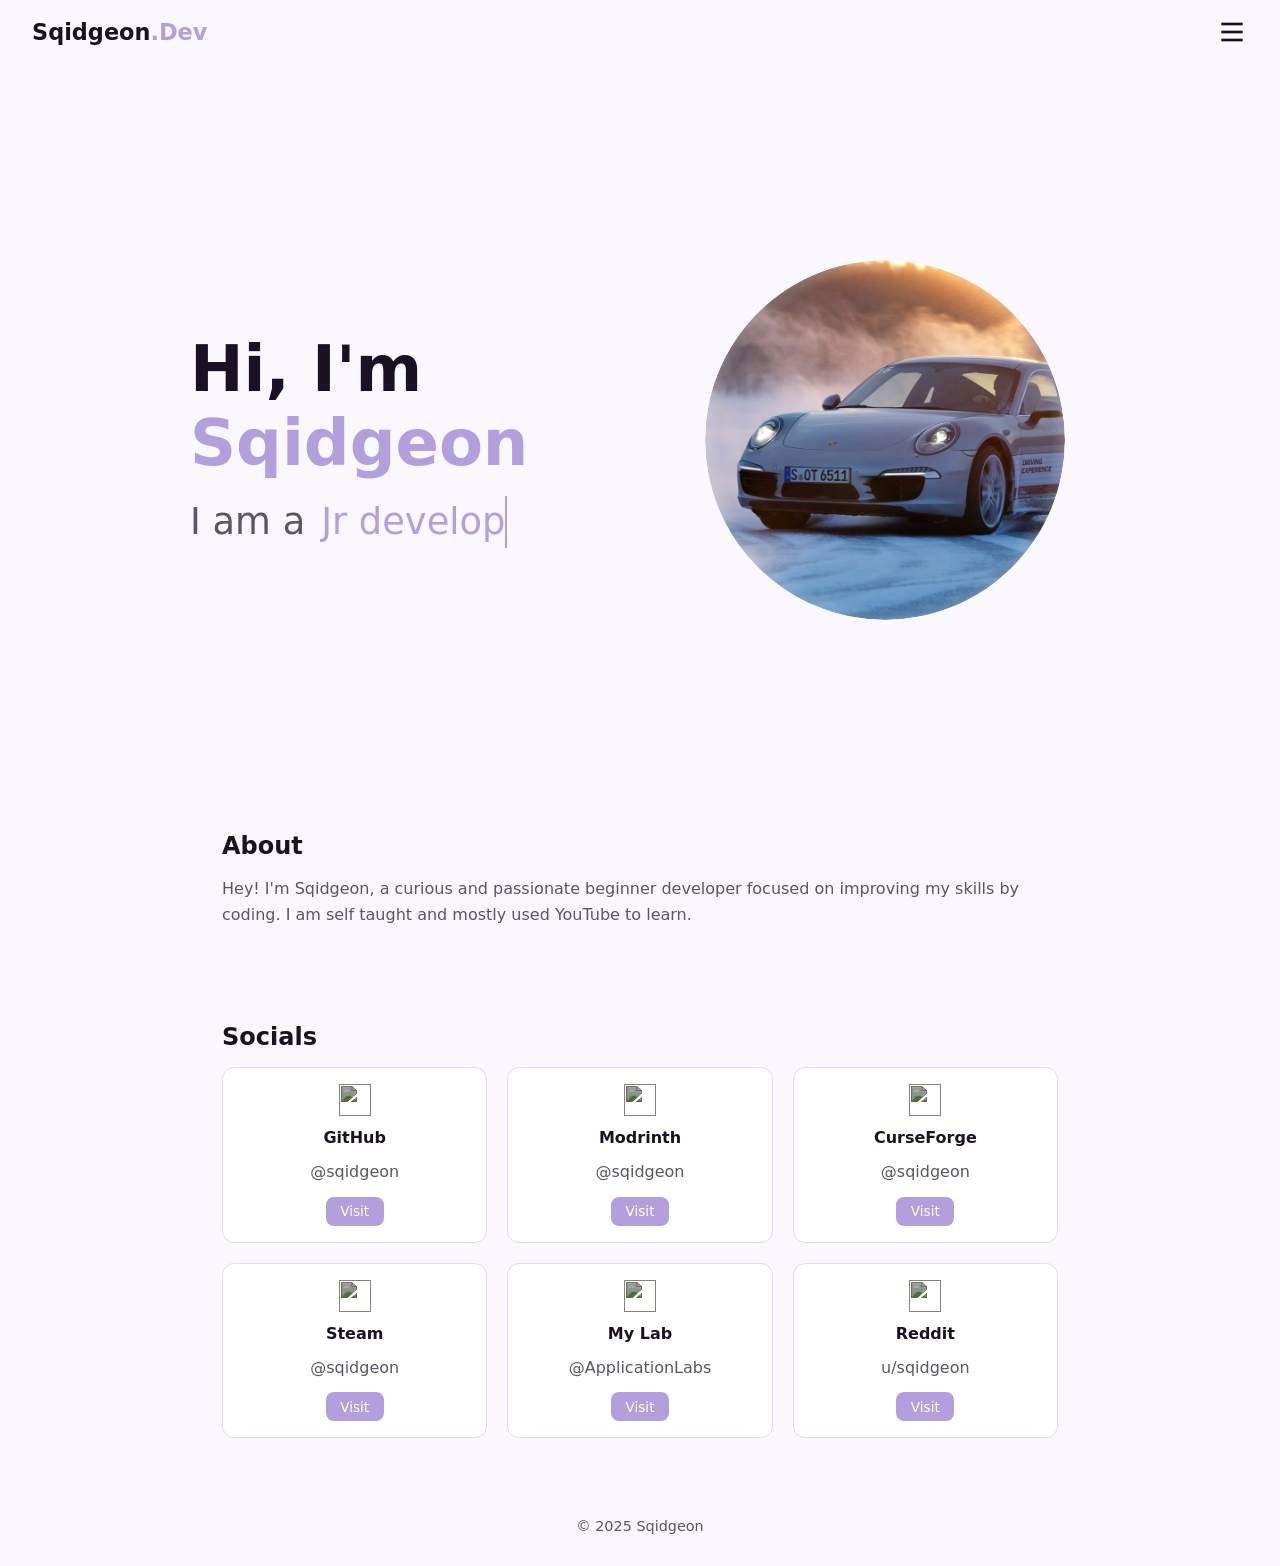
==== index.html @ e231fcfa "hehe hehe" ====
<!DOCTYPE html>
<html lang="en">
<head>
  <meta charset="UTF-8" />
  <meta name="viewport" content="width=device-width, initial-scale=1.0" />
  <title>Sqidgeon | Portfolio</title>
  <link rel="stylesheet" href="style.css" />
  <link rel="icon" href="favicon.ico">
</head>
<body>
  <header class="navbar">
    <a class="logo">
      <span>Sqidgeon</span><span class="accent">.Dev</span>
    </a>

    <button id="menu-btn" aria-label="Open menu">
      <svg xmlns="http://www.w3.org/2000/svg" fill="none" viewBox="0 0 24 24"
           stroke="currentColor" stroke-width="2">
        <line x1="4" y1="6" x2="20" y2="6" />
        <line x1="4" y1="12" x2="20" y2="12" />
        <line x1="4" y1="18" x2="20" y2="18" />
      </svg>
    </button>

    <nav id="menu" class="menu">
      <button id="close-btn" aria-label="Close menu">
        <svg xmlns="http://www.w3.org/2000/svg" fill="none" viewBox="0 0 24 24"
             stroke="currentColor" stroke-width="2">
          <line x1="18" y1="6" x2="6" y2="18" />
          <line x1="6" y1="6" x2="18" y2="18" />
        </svg>
      </button>

      <a href="#hero">Home</a>
      <a href="#about">About</a>
      <a href="#socials">Socials</a>
      <a href="#contact">Contact</a>
      <a href="/docs">Docs</a>

      <div class="theme-toggle-container">
        <span>Theme:</span>
        <button id="theme-toggle" aria-label="Toggle theme">
          <svg id="icon-moon" xmlns="http://www.w3.org/2000/svg" viewBox="0 0 24 24" fill="none"
               stroke="currentColor" stroke-width="2" stroke-linecap="round" stroke-linejoin="round">
            <path d="M12 3a6 6 0 0 0 9 9 9 9 0 1 1-9-9Z"/>
          </svg>
          <svg id="icon-sun" xmlns="http://www.w3.org/2000/svg" viewBox="0 0 24 24" fill="none"
               stroke="currentColor" stroke-width="2" stroke-linecap="round" stroke-linejoin="round">
            <circle cx="12" cy="12" r="4" />
            <path d="M12 2v2m0 16v2m10-10h-2M4 12H2m15.364 6.364-1.414-1.414M6.05 6.05 4.636 4.636m12.728 0-1.414 1.414M6.05 17.95l-1.414 1.414" />
          </svg>
        </button>
      </div>
    </nav>
  </header>

  <div id="overlay"></div>

  <main>
    <section id="hero" class="hero">
      <div class="hero-content">
        <div class="hero-text">
          <h1>Hi, I'm <span class="accent">Sqidgeon</span></h1>
          <h2>I am a <span class="typing"></span></h2>
        </div>
        <div class="hero-image-container">
          <img src="profile.png" alt="Sqidgeon" class="hero-image" />
        </div>
      </div>
    </section>

    <!-- About -->
    <section id="about" class="section">
      <h2>About</h2>
      <p>
        Hey! I'm Sqidgeon, a curious and passionate beginner developer focused on improving my skills by coding. I am self taught and mostly used YouTube to learn.
      </p>
    </section>

    <!-- Socials -->
    <section id="socials" class="section">
      <h2>Socials</h2>
      <div class="social-grid">
        <div class="social-card"><img src="https://cdn.jsdelivr.net/gh/simple-icons/simple-icons/icons/github.svg"><h3>GitHub</h3><p>@sqidgeon</p><a href="https://github.com/sqidgeon" target="_blank" class="btn">Visit</a></div>
        <div class="social-card"><img src="https://cdn.jsdelivr.net/gh/simple-icons/simple-icons/icons/modrinth.svg"><h3>Modrinth</h3><p>@sqidgeon</p><a href="https://modrinth.com/user/Sqidgeon" target="_blank" class="btn">Visit</a></div>
        <div class="social-card"><img src="https://cdn.jsdelivr.net/gh/simple-icons/simple-icons/icons/curseforge.svg"><h3>CurseForge</h3><p>@sqidgeon</p><a href="https://www.curseforge.com/members/sqidgeon/projects" target="_blank" class="btn">Visit</a></div>
        <div class="social-card"><img src="https://cdn.jsdelivr.net/gh/simple-icons/simple-icons/icons/steam.svg"><h3>Steam</h3><p>@sqidgeon</p><a href="https://steamcommunity.com/sqidgeon" target="_blank" class="btn">Visit</a></div>
        <div class="social-card"><img src="https://cdn.jsdelivr.net/gh/simple-icons/simple-icons/icons/youtube.svg"><h3>My Lab</h3><p>@ApplicationLabs</p><a href="https://www.youtube.com/@ApplicationLabs" target="_blank" class="btn">Visit</a></div>
        <div class="social-card"><img src="https://cdn.jsdelivr.net/gh/simple-icons/simple-icons/icons/reddit.svg"><h3>Reddit</h3><p>u/sqidgeon</p><a href="https://www.reddit.com/user/Sqidgeon/" target="_blank" class="btn">Visit</a></div>
      </div>

    </section>

  <footer>
    <p>© 2025 Sqidgeon</p>
  </footer>

  <script src="script.js"></script>
</body>
</html>
---- style.css ----
:root {
  --bg: #faf7ff;
  --text: #1a1224;
  --muted: #5a5569;
  --border: #e3d7fa;
  --card-bg: #ffffff;
  --accent: #b49fdd;
  --radius: 12px;
  --transition: 0.3s ease;
}

[data-theme="dark"] {
  --bg: #0f0f10;
  --text: #f4edff;
  --muted: #aaa4bd;
  --border: #2a223d;
  --card-bg: #18161d;
  --accent: #b49fdd;
}

/* Reset & Basics */
* {
  box-sizing: border-box;
  margin: 0;
  padding: 0;
}

body {
  background: var(--bg);
  color: var(--text);
  font-family: system-ui, sans-serif;
  transition: background var(--transition), color var(--transition);
}

a {
  color: var(--accent);
  text-decoration: none;
}

.accent {
  color: var(--accent);
}

/* Navbar */
.navbar {
  display: flex;
  align-items: center;
  justify-content: space-between;
  padding: 1rem 2rem;
}

.logo {
  font-size: 1.4rem;
  font-weight: 600;
  color: var(--text);
}

/* Menu Button */
#menu-btn {
  background: none;
  border: none;
  cursor: pointer;
  color: var(--text);
  width: 32px;
  height: 32px;
  display: flex;
  align-items: center;
  justify-content: center;
}

/* Sidebar Menu */
.menu {
  position: fixed;
  top: 0;
  right: -260px;
  width: 220px;
  height: 100vh;
  background: var(--card-bg);
  display: flex;
  flex-direction: column;
  padding: 4rem 1.5rem;
  gap: 1rem;
  box-shadow: -2px 0 15px rgba(0, 0, 0, 0.2);
  transition: right var(--transition);
  border-left: 1px solid var(--border);
  z-index: 1001;
}

.menu.open {
  right: 0;
}

#close-btn {
  position: absolute;
  top: 1rem;
  right: 1rem;
  background: none;
  border: none;
  color: var(--text);
  width: 28px;
  height: 28px;
  cursor: pointer;
}

.menu a {
  color: var(--text);
  font-size: 1.1rem;
}

/* Overlay */
#overlay {
  position: fixed;
  inset: 0;
  background: rgba(0, 0, 0, 0.2);
  backdrop-filter: blur(3px);
  opacity: 0;
  visibility: hidden;
  transition: opacity var(--transition);
  z-index: 1000;
}

#overlay.active {
  opacity: 1;
  visibility: visible;
}

/* Theme Switcher */
.theme-toggle-container {
  display: flex;
  align-items: center;
  gap: 0.5rem;
  margin-top: 2rem;
  color: var(--text);
}

#theme-toggle {
  background: none;
  border: none;
  cursor: pointer;
  color: var(--text);
  width: 28px;
  height: 28px;
}

#icon-sun {
  display: none;
}

[data-theme="dark"] #icon-sun {
  display: block;
}

[data-theme="dark"] #icon-moon {
  display: none;
}

/* Sections */
.section {
  padding: 3rem 2rem;
  max-width: 900px;
  margin: auto;
}

.section h2 {
  margin-bottom: 1rem;
  font-size: 1.5rem;
  font-weight: 600;
}

.section p {
  line-height: 1.6;
  color: var(--muted);
}

/* Hero Section */
.hero {
  display: flex;
  flex-direction: column;
  align-items: center;
  justify-content: center;
  text-align: center;
  padding: 6rem 1.5rem 4rem;
  min-height: 80vh;
}

.hero-content {
  display: flex;
  flex-direction: column;
  align-items: center;
  justify-content: center;
  gap: 2.5rem;
  width: 100%;
  max-width: 900px;
}

.hero-text {
  flex: 1;
}

.hero h1 {
  font-size: clamp(3rem, 7vw, 4rem);
  font-weight: 700;
  margin-bottom: 1rem;
}

.hero h2 {
  font-size: clamp(1.5rem, 4vw, 2.3rem);
  font-weight: 400;
  color: var(--muted);
  display: flex;
  flex-wrap: wrap;
  align-items: center;
  justify-content: left;
  gap: 0.5rem;
  line-height: 1.4;
}

.typing {
  color: var(--accent);
  border-right: 2px solid var(--accent);
  overflow: hidden;
  display: inline-block;
  animation: blink 0.8s infinite;
  padding-left: 0.1rem;
  white-space: normal;
  word-break: break-word;
  margin-left: 0.4rem;
}

@keyframes blink {
  50% {
    border-color: transparent;
  }
}

/* Hero Image (Desktop) */
.hero-image-container {
  display: none;
}

@media (min-width: 768px) {
  .hero-content {
    flex-direction: row;
    align-items: center;
    justify-content: space-between;
    text-align: left;
    gap: 5rem;
  }

  .hero-text {
    flex: 1;
  }

  .hero-image-container {
    display: flex;
    justify-content: center;
    align-items: center;
    flex: 1;
    position: relative;
  }

  .hero-image {
    width: 100%;
    max-width: 360px;
    border-radius: 50%;
    opacity: 0;
    animation: fadeIn 1.8s ease forwards;
    filter: brightness(0.98) contrast(1.05);
    mask-image: radial-gradient(circle at center, rgba(0, 0, 0, 1) 65%, rgba(0, 0, 0, 0) 100%);
    -webkit-mask-image: radial-gradient(circle at center, rgba(0, 0, 0, 1) 65%, rgba(0, 0, 0, 0) 100%);
  }

  @keyframes fadeIn {
    to {
      opacity: 1;
    }
  }
}

/* Mobile Layout Adjustments */
@media (max-width: 767px) {
  .hero {
    padding-top: 5rem;
    text-align: center;
  }

  .hero-content {
    flex-direction: column;
    align-items: center;
    justify-content: center;
  }

  .hero-text {
    text-align: center;
  }

  .hero-text h1 {
    font-size: 3rem;
  }

  .hero-text h2 {
    font-size: 1.6rem;
    justify-content: center;
  }

  .hero-image-container {
    display: flex;
    justify-content: center;
    align-items: center;
  }

  .hero-image {
    width: 180px;
    margin-top: 2rem;
    opacity: 0.9;
    border-radius: 50%;
    mask-image: radial-gradient(circle at center, rgba(0, 0, 0, 1) 75%, rgba(0, 0, 0, 0) 100%);
    -webkit-mask-image: radial-gradient(circle at center, rgba(0, 0, 0, 1) 75%, rgba(0, 0, 0, 0) 100%);
  }
}

/* Social Grid */
.social-grid {
  display: grid;
  grid-template-columns: repeat(auto-fit, minmax(200px, 1fr));
  gap: 1.25rem;
  margin-top: 1rem;
}

.social-card {
  background: var(--card-bg);
  border: 1px solid var(--border);
  border-radius: var(--radius);
  padding: 1rem;
  text-align: center;
  transition: transform 0.15s ease-out, box-shadow 0.25s ease, background var(--transition);
  display: flex;
  flex-direction: column;
  align-items: center;
  justify-content: space-between;
  gap: 0.75rem;
}

.social-card:hover {
  transform: translateY(-4px);
  box-shadow: 0 8px 20px rgba(0, 0, 0, 0.06);
}

.social-card img {
  width: 32px;
  height: 32px;
  filter: invert(10%) sepia(20%) saturate(150%) brightness(70%);
}

[data-theme="dark"] .social-card img {
  filter: invert(100%) brightness(90%);
}

.social-card h3 {
  font-size: 1rem;
  font-weight: 600;
}

.social-card .btn {
  background: var(--accent);
  color: #fff;
  padding: 0.4rem 0.9rem;
  border-radius: 8px;
  font-size: 0.85rem;
  font-weight: 500;
  text-decoration: none;
  transition: background 0.25s ease;
}

.social-card .btn:hover {
  background: color-mix(in srgb, var(--accent) 85%, white);
}

/* Show More Button */
.show-more-container {
  text-align: center;
  margin-top: 1.5rem;
}

#show-more-btn {
  background: var(--accent);
  color: #fff;
  border: none;
  padding: 0.7rem 1.6rem;
  border-radius: var(--radius);
  font-size: 1rem;
  cursor: pointer;
  transition: background 0.25s ease, transform 0.15s ease;
}

#show-more-btn:hover {
  background: color-mix(in srgb, var(--accent) 85%, white);
  transform: translateY(-2px);
}

/* Hidden socials */
.social-card.hidden {
  display: none;
}

/* Expanded socials reveal */
.social-grid.expanded .social-card.hidden {
  display: flex;
  animation: fadeIn 0.4s ease forwards;
}

@keyframes fadeIn {
  from {
    opacity: 0;
    transform: translateY(10px);
  }
  to {
    opacity: 1;
    transform: translateY(0);
  }
}

/* Footer */
footer {
  text-align: center;
  padding: 2rem;
  color: var(--muted);
  font-size: 0.9rem;
}
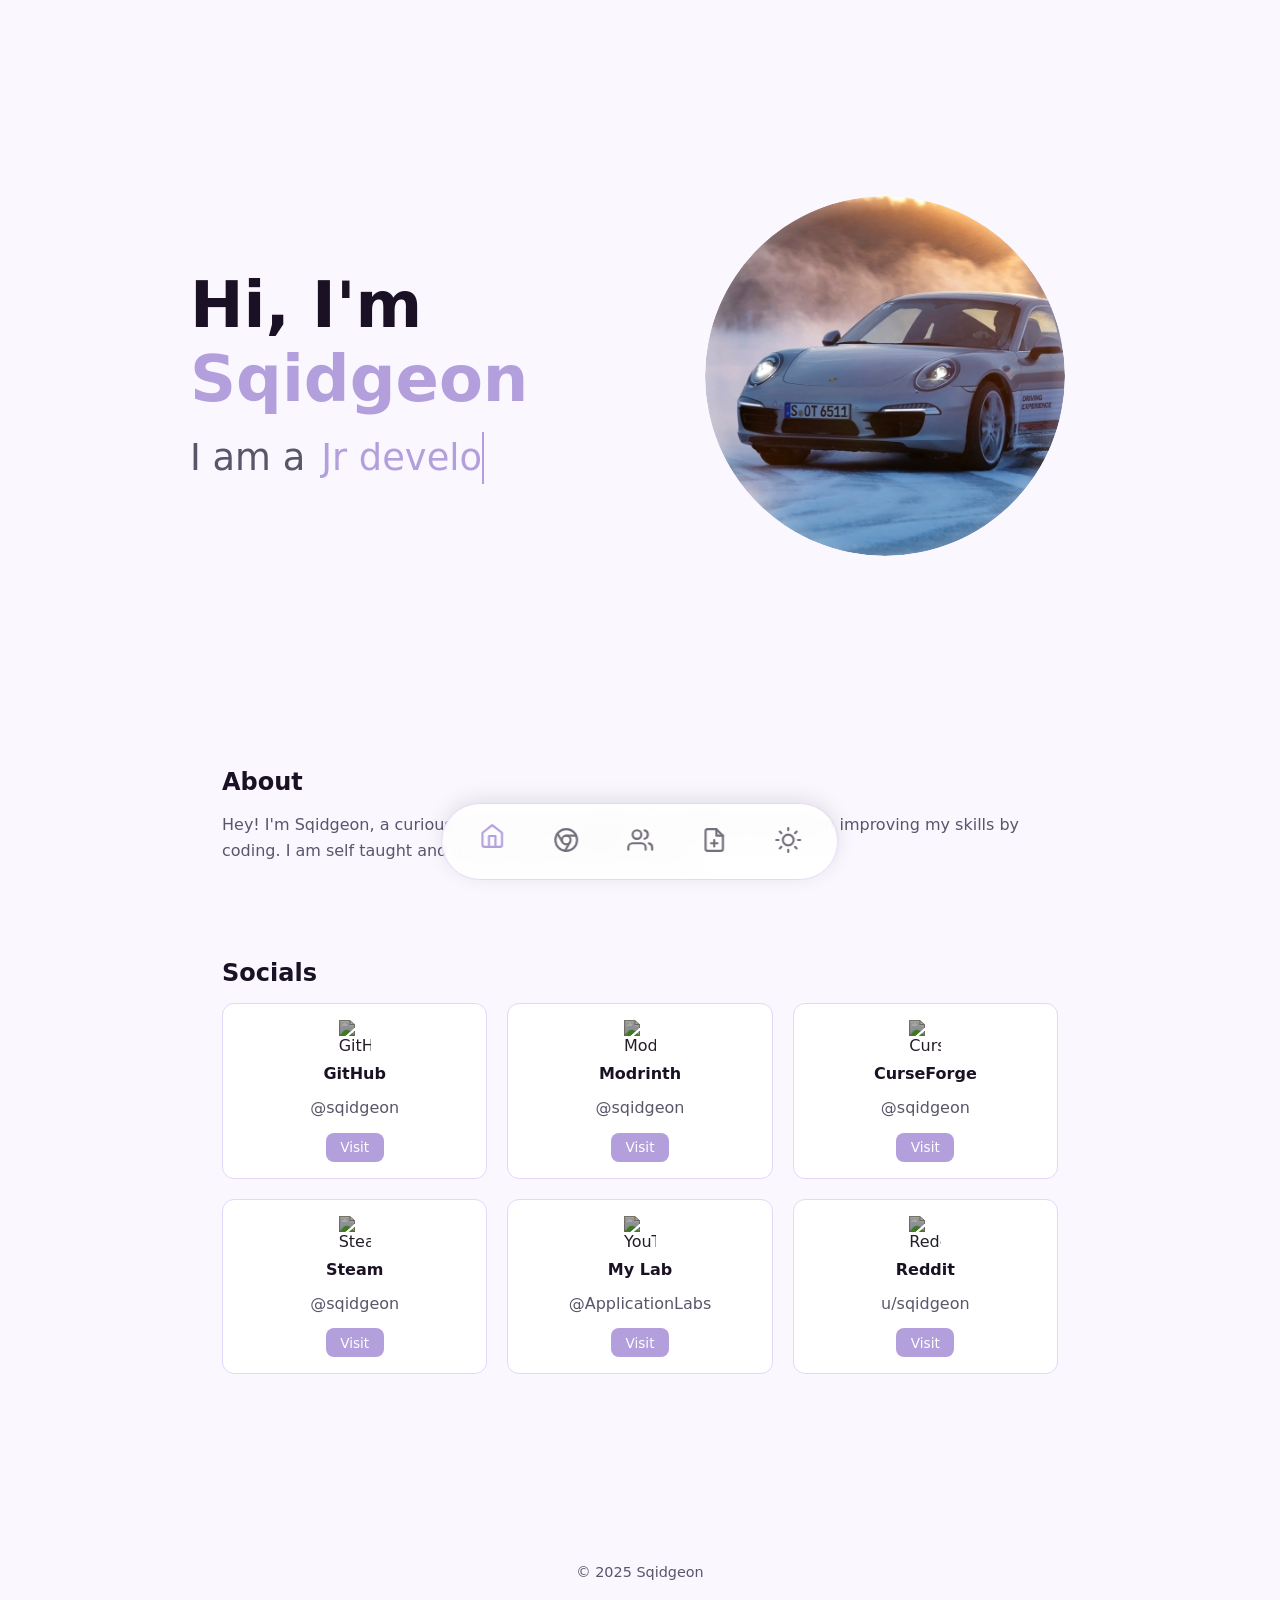
==== commit 2a6289ac: "hehe hehee" ====
--- a/index.html
+++ b/index.html
@@ -8,60 +8,14 @@
   <link rel="icon" href="favicon.ico">
 </head>
 <body>
-  <header class="navbar">
-    <a class="logo">
-      <span>Sqidgeon</span><span class="accent">.Dev</span>
-    </a>
-
-    <button id="menu-btn" aria-label="Open menu">
-      <svg xmlns="http://www.w3.org/2000/svg" fill="none" viewBox="0 0 24 24"
-           stroke="currentColor" stroke-width="2">
-        <line x1="4" y1="6" x2="20" y2="6" />
-        <line x1="4" y1="12" x2="20" y2="12" />
-        <line x1="4" y1="18" x2="20" y2="18" />
-      </svg>
-    </button>
-
-    <nav id="menu" class="menu">
-      <button id="close-btn" aria-label="Close menu">
-        <svg xmlns="http://www.w3.org/2000/svg" fill="none" viewBox="0 0 24 24"
-             stroke="currentColor" stroke-width="2">
-          <line x1="18" y1="6" x2="6" y2="18" />
-          <line x1="6" y1="6" x2="18" y2="18" />
-        </svg>
-      </button>
-
-      <a href="#hero">Home</a>
-      <a href="#about">About</a>
-      <a href="#socials">Socials</a>
-      <a href="#contact">Contact</a>
-      <a href="/docs">Docs</a>
-
-      <div class="theme-toggle-container">
-        <span>Theme:</span>
-        <button id="theme-toggle" aria-label="Toggle theme">
-          <svg id="icon-moon" xmlns="http://www.w3.org/2000/svg" viewBox="0 0 24 24" fill="none"
-               stroke="currentColor" stroke-width="2" stroke-linecap="round" stroke-linejoin="round">
-            <path d="M12 3a6 6 0 0 0 9 9 9 9 0 1 1-9-9Z"/>
-          </svg>
-          <svg id="icon-sun" xmlns="http://www.w3.org/2000/svg" viewBox="0 0 24 24" fill="none"
-               stroke="currentColor" stroke-width="2" stroke-linecap="round" stroke-linejoin="round">
-            <circle cx="12" cy="12" r="4" />
-            <path d="M12 2v2m0 16v2m10-10h-2M4 12H2m15.364 6.364-1.414-1.414M6.05 6.05 4.636 4.636m12.728 0-1.414 1.414M6.05 17.95l-1.414 1.414" />
-          </svg>
-        </button>
-      </div>
-    </nav>
-  </header>
-
-  <div id="overlay"></div>
 
   <main>
+    <!-- Hero Section -->
     <section id="hero" class="hero">
       <div class="hero-content">
         <div class="hero-text">
           <h1>Hi, I'm <span class="accent">Sqidgeon</span></h1>
-          <h2>I am a <span class="typing"></span></h2>
+          <h2>I am a<span class="typing"></span></h2>
         </div>
         <div class="hero-image-container">
           <img src="profile.png" alt="Sqidgeon" class="hero-image" />
@@ -81,20 +35,75 @@
     <section id="socials" class="section">
       <h2>Socials</h2>
       <div class="social-grid">
-        <div class="social-card"><img src="https://cdn.jsdelivr.net/gh/simple-icons/simple-icons/icons/github.svg"><h3>GitHub</h3><p>@sqidgeon</p><a href="https://github.com/sqidgeon" target="_blank" class="btn">Visit</a></div>
-        <div class="social-card"><img src="https://cdn.jsdelivr.net/gh/simple-icons/simple-icons/icons/modrinth.svg"><h3>Modrinth</h3><p>@sqidgeon</p><a href="https://modrinth.com/user/Sqidgeon" target="_blank" class="btn">Visit</a></div>
-        <div class="social-card"><img src="https://cdn.jsdelivr.net/gh/simple-icons/simple-icons/icons/curseforge.svg"><h3>CurseForge</h3><p>@sqidgeon</p><a href="https://www.curseforge.com/members/sqidgeon/projects" target="_blank" class="btn">Visit</a></div>
-        <div class="social-card"><img src="https://cdn.jsdelivr.net/gh/simple-icons/simple-icons/icons/steam.svg"><h3>Steam</h3><p>@sqidgeon</p><a href="https://steamcommunity.com/sqidgeon" target="_blank" class="btn">Visit</a></div>
-        <div class="social-card"><img src="https://cdn.jsdelivr.net/gh/simple-icons/simple-icons/icons/youtube.svg"><h3>My Lab</h3><p>@ApplicationLabs</p><a href="https://www.youtube.com/@ApplicationLabs" target="_blank" class="btn">Visit</a></div>
-        <div class="social-card"><img src="https://cdn.jsdelivr.net/gh/simple-icons/simple-icons/icons/reddit.svg"><h3>Reddit</h3><p>u/sqidgeon</p><a href="https://www.reddit.com/user/Sqidgeon/" target="_blank" class="btn">Visit</a></div>
+        <div class="social-card"><img src="https://cdn.jsdelivr.net/gh/simple-icons/simple-icons/icons/github.svg" alt="GitHub"><h3>GitHub</h3><p>@sqidgeon</p><a href="https://github.com/sqidgeon" target="_blank" class="btn">Visit</a></div>
+        <div class="social-card"><img src="https://cdn.jsdelivr.net/gh/simple-icons/simple-icons/icons/modrinth.svg" alt="Modrinth"><h3>Modrinth</h3><p>@sqidgeon</p><a href="https://modrinth.com/user/Sqidgeon" target="_blank" class="btn">Visit</a></div>
+        <div class="social-card"><img src="https://cdn.jsdelivr.net/gh/simple-icons/simple-icons/icons/curseforge.svg" alt="CurseForge"><h3>CurseForge</h3><p>@sqidgeon</p><a href="https://www.curseforge.com/members/sqidgeon/projects" target="_blank" class="btn">Visit</a></div>
+        <div class="social-card"><img src="https://cdn.jsdelivr.net/gh/simple-icons/simple-icons/icons/steam.svg" alt="Steam"><h3>Steam</h3><p>@sqidgeon</p><a href="https://steamcommunity.com/id/sqidgeon" target="_blank" class="btn">Visit</a></div>
+        <div class="social-card"><img src="https://cdn.jsdelivr.net/gh/simple-icons/simple-icons/icons/youtube.svg" alt="YouTube"><h3>My Lab</h3><p>@ApplicationLabs</p><a href="https://www.youtube.com/@ApplicationLabs" target="_blank" class="btn">Visit</a></div>
+        <div class="social-card"><img src="https://cdn.jsdelivr.net/gh/simple-icons/simple-icons/icons/reddit.svg" alt="Reddit"><h3>Reddit</h3><p>u/sqidgeon</p><a href="https://www.reddit.com/user/Sqidgeon/" target="_blank" class="btn">Visit</a></div>
       </div>
-
     </section>
+  </main>
 
   <footer>
     <p>© 2025 Sqidgeon</p>
   </footer>
 
+  <!-- Bottom Navigation Bar (replaces old top navbar) -->
+  <nav class="bottom-nav" aria-label="Main navigation">
+    <a href="#hero" aria-label="Home" data-tooltip="Home">
+      <svg viewBox="0 0 24 24" fill="none" stroke="currentColor" stroke-width="2" stroke-linecap="round" stroke-linejoin="round">
+        <path d="M3 9l9-7 9 7v11a2 2 0 0 1-2 2H5a2 2 0 0 1-2-2z"></path>
+        <polyline points="9 22 9 12 15 12 15 22"></polyline>
+      </svg>
+    </a>
+
+    <a href="#about" aria-label="About" data-tooltip="About">
+      <svg viewBox="0 0 24 24" fill="none" stroke="currentColor" stroke-width="2" stroke-linecap="round" stroke-linejoin="round">
+        <circle cx="12" cy="12" r="10"></circle>
+        <circle cx="12" cy="12" r="4"></circle>
+        <line x1="21.17" y1="8" x2="12" y2="8"></line>
+        <line x1="3.95" y1="6.06" x2="8.54" y2="14"></line>
+        <line x1="10.88" y1="21.94" x2="15.46" y2="14"></line>
+      </svg>
+    </a>
+
+    <a href="#socials" aria-label="Socials" data-tooltip="Socials">
+      <svg viewBox="0 0 24 24" fill="none" stroke="currentColor" stroke-width="2" stroke-linecap="round" stroke-linejoin="round">
+        <path d="M17 21v-2a4 4 0 0 0-4-4H5a4 4 0 0 0-4 4v2"></path>
+        <circle cx="9" cy="7" r="4"></circle>
+        <path d="M23 21v-2a4 4 0 0 0-3-3.87"></path>
+        <path d="M16 3.13a4 4 0 0 1 0 7.75"></path>
+      </svg>
+    </a>
+
+    <a href="/docs" aria-label="Docs" data-tooltip="Docs">
+      <svg viewBox="0 0 24 24" fill="none" stroke="currentColor" stroke-width="2" stroke-linecap="round" stroke-linejoin="round">
+        <path d="M14 2H6a2 2 0 0 0-2 2v16a2 2 0 0 0 2 2h12a2 2 0 0 0 2-2V8z"></path>
+        <polyline points="14 2 14 8 20 8"></polyline>
+        <line x1="12" y1="18" x2="12" y2="12"></line>
+        <line x1="9" y1="15" x2="15" y2="15"></line>
+      </svg>
+    </a>
+
+    <button id="theme-toggle" aria-label="Toggle dark mode" data-tooltip="Toggle Theme">
+      <svg class="icon-sun" viewBox="0 0 24 24" fill="none" stroke="currentColor" stroke-width="2" stroke-linecap="round" stroke-linejoin="round">
+        <circle cx="12" cy="12" r="5"></circle>
+        <line x1="12" y1="1" x2="12" y2="3"></line>
+        <line x1="12" y1="21" x2="12" y2="23"></line>
+        <line x1="4.22" y1="4.22" x2="5.64" y2="5.64"></line>
+        <line x1="18.36" y1="18.36" x2="19.78" y2="19.78"></line>
+        <line x1="1" y1="12" x2="3" y2="12"></line>
+        <line x1="21" y1="12" x2="23" y2="12"></line>
+        <line x1="4.22" y1="19.78" x2="5.64" y2="18.36"></line>
+        <line x1="18.36" y1="5.64" x2="19.78" y2="4.22"></line>
+      </svg>
+      <svg class="icon-moon" viewBox="0 0 24 24" fill="none" stroke="currentColor" stroke-width="2" stroke-linecap="round" stroke-linejoin="round">
+        <path d="M21 12.79A9 9 0 1 1 11.21 3 7 7 0 0 0 21 12.79z"></path>
+      </svg>
+    </button>
+  </nav>
+
   <script src="script.js"></script>
 </body>
 </html>
--- a/style.css
+++ b/style.css
@@ -19,11 +19,7 @@
 }
 
 /* Reset & Basics */
-* {
-  box-sizing: border-box;
-  margin: 0;
-  padding: 0;
-}
+* { box-sizing: border-box; margin: 0; padding: 0; }
 
 body {
   background: var(--bg);
@@ -32,127 +28,8 @@
   transition: background var(--transition), color var(--transition);
 }
 
-a {
-  color: var(--accent);
-  text-decoration: none;
-}
-
-.accent {
-  color: var(--accent);
-}
-
-/* Navbar */
-.navbar {
-  display: flex;
-  align-items: center;
-  justify-content: space-between;
-  padding: 1rem 2rem;
-}
-
-.logo {
-  font-size: 1.4rem;
-  font-weight: 600;
-  color: var(--text);
-}
-
-/* Menu Button */
-#menu-btn {
-  background: none;
-  border: none;
-  cursor: pointer;
-  color: var(--text);
-  width: 32px;
-  height: 32px;
-  display: flex;
-  align-items: center;
-  justify-content: center;
-}
-
-/* Sidebar Menu */
-.menu {
-  position: fixed;
-  top: 0;
-  right: -260px;
-  width: 220px;
-  height: 100vh;
-  background: var(--card-bg);
-  display: flex;
-  flex-direction: column;
-  padding: 4rem 1.5rem;
-  gap: 1rem;
-  box-shadow: -2px 0 15px rgba(0, 0, 0, 0.2);
-  transition: right var(--transition);
-  border-left: 1px solid var(--border);
-  z-index: 1001;
-}
-
-.menu.open {
-  right: 0;
-}
-
-#close-btn {
-  position: absolute;
-  top: 1rem;
-  right: 1rem;
-  background: none;
-  border: none;
-  color: var(--text);
-  width: 28px;
-  height: 28px;
-  cursor: pointer;
-}
-
-.menu a {
-  color: var(--text);
-  font-size: 1.1rem;
-}
-
-/* Overlay */
-#overlay {
-  position: fixed;
-  inset: 0;
-  background: rgba(0, 0, 0, 0.2);
-  backdrop-filter: blur(3px);
-  opacity: 0;
-  visibility: hidden;
-  transition: opacity var(--transition);
-  z-index: 1000;
-}
-
-#overlay.active {
-  opacity: 1;
-  visibility: visible;
-}
-
-/* Theme Switcher */
-.theme-toggle-container {
-  display: flex;
-  align-items: center;
-  gap: 0.5rem;
-  margin-top: 2rem;
-  color: var(--text);
-}
-
-#theme-toggle {
-  background: none;
-  border: none;
-  cursor: pointer;
-  color: var(--text);
-  width: 28px;
-  height: 28px;
-}
-
-#icon-sun {
-  display: none;
-}
-
-[data-theme="dark"] #icon-sun {
-  display: block;
-}
-
-[data-theme="dark"] #icon-moon {
-  display: none;
-}
+a { color: var(--accent); text-decoration: none; }
+.accent { color: var(--accent); }
 
 /* Sections */
 .section {
@@ -193,9 +70,7 @@
   max-width: 900px;
 }
 
-.hero-text {
-  flex: 1;
-}
+.hero-text { flex: 1; }
 
 .hero h1 {
   font-size: clamp(3rem, 7vw, 4rem);
@@ -228,15 +103,11 @@
 }
 
 @keyframes blink {
-  50% {
-    border-color: transparent;
-  }
-}
-
-/* Hero Image (Desktop) */
-.hero-image-container {
-  display: none;
-}
+  50% { border-color: transparent; }
+}
+
+/* Hero Image */
+.hero-image-container { display: none; }
 
 @media (min-width: 768px) {
   .hero-content {
@@ -246,11 +117,7 @@
     text-align: left;
     gap: 5rem;
   }
-
-  .hero-text {
-    flex: 1;
-  }
-
+  .hero-text { flex: 1; }
   .hero-image-container {
     display: flex;
     justify-content: center;
@@ -258,7 +125,6 @@
     flex: 1;
     position: relative;
   }
-
   .hero-image {
     width: 100%;
     max-width: 360px;
@@ -269,46 +135,15 @@
     mask-image: radial-gradient(circle at center, rgba(0, 0, 0, 1) 65%, rgba(0, 0, 0, 0) 100%);
     -webkit-mask-image: radial-gradient(circle at center, rgba(0, 0, 0, 1) 65%, rgba(0, 0, 0, 0) 100%);
   }
-
-  @keyframes fadeIn {
-    to {
-      opacity: 1;
-    }
-  }
-}
-
-/* Mobile Layout Adjustments */
+}
+
 @media (max-width: 767px) {
-  .hero {
-    padding-top: 5rem;
-    text-align: center;
-  }
-
-  .hero-content {
-    flex-direction: column;
-    align-items: center;
-    justify-content: center;
-  }
-
-  .hero-text {
-    text-align: center;
-  }
-
-  .hero-text h1 {
-    font-size: 3rem;
-  }
-
-  .hero-text h2 {
-    font-size: 1.6rem;
-    justify-content: center;
-  }
-
-  .hero-image-container {
-    display: flex;
-    justify-content: center;
-    align-items: center;
-  }
-
+  .hero { padding-top: 5rem; text-align: center; }
+  .hero-content { flex-direction: column; align-items: center; justify-content: center; }
+  .hero-text { text-align: center; }
+  .hero-text h1 { font-size: 3rem; }
+  .hero-text h2 { font-size: 1.6rem; justify-content: center; }
+  .hero-image-container { display: flex; justify-content: center; align-items: center; }
   .hero-image {
     width: 180px;
     margin-top: 2rem;
@@ -319,6 +154,8 @@
   }
 }
 
+@keyframes fadeIn { to { opacity: 1; } }
+
 /* Social Grid */
 .social-grid {
   display: grid;
@@ -356,10 +193,7 @@
   filter: invert(100%) brightness(90%);
 }
 
-.social-card h3 {
-  font-size: 1rem;
-  font-weight: 600;
-}
+.social-card h3 { font-size: 1rem; font-weight: 600; }
 
 .social-card .btn {
   background: var(--accent);
@@ -376,50 +210,6 @@
   background: color-mix(in srgb, var(--accent) 85%, white);
 }
 
-/* Show More Button */
-.show-more-container {
-  text-align: center;
-  margin-top: 1.5rem;
-}
-
-#show-more-btn {
-  background: var(--accent);
-  color: #fff;
-  border: none;
-  padding: 0.7rem 1.6rem;
-  border-radius: var(--radius);
-  font-size: 1rem;
-  cursor: pointer;
-  transition: background 0.25s ease, transform 0.15s ease;
-}
-
-#show-more-btn:hover {
-  background: color-mix(in srgb, var(--accent) 85%, white);
-  transform: translateY(-2px);
-}
-
-/* Hidden socials */
-.social-card.hidden {
-  display: none;
-}
-
-/* Expanded socials reveal */
-.social-grid.expanded .social-card.hidden {
-  display: flex;
-  animation: fadeIn 0.4s ease forwards;
-}
-
-@keyframes fadeIn {
-  from {
-    opacity: 0;
-    transform: translateY(10px);
-  }
-  to {
-    opacity: 1;
-    transform: translateY(0);
-  }
-}
-
 /* Footer */
 footer {
   text-align: center;
@@ -427,3 +217,114 @@
   color: var(--muted);
   font-size: 0.9rem;
 }
+
+/* BOTTOM NAVIGATION BAR */
+.bottom-nav {
+  position: fixed;
+  bottom: 20px;
+  left: 50%;
+  transform: translateX(-50%);
+  background: rgba(255,255,255,0.9);
+  backdrop-filter: blur(12px);
+  -webkit-backdrop-filter: blur(12px);
+  padding: 0.9rem 1.8rem;
+  border-radius: 50px;
+  display: flex;
+  gap: 2rem;
+  box-shadow: 0 -4px 20px rgba(0,0,0,0.1);
+  z-index: 1000;
+  border: 1px solid var(--border);
+}
+
+[data-theme="dark"] .bottom-nav {
+  background: rgba(20,20,25,0.95);
+  box-shadow: 0 -4px 20px rgba(0,0,0,0.5);
+}
+
+.bottom-nav a,
+.bottom-nav button {
+  position: relative;
+  background: none;
+  border: none;
+  color: var(--text);
+  opacity: 0.6;
+  transition: all 0.25s ease;
+  cursor: pointer;
+  padding: 0.5rem;
+}
+
+.bottom-nav a:hover,
+.bottom-nav button:hover,
+.bottom-nav a.active {
+  opacity: 1;
+  transform: translateY(-4px);
+}
+
+.bottom-nav a.active {
+  color: var(--accent);
+  opacity: 1;
+}
+
+.bottom-nav svg {
+  width: 26px;
+  height: 26px;
+  stroke: currentColor;
+  fill: none;
+}
+
+/* Tooltips */
+.bottom-nav a::before,
+.bottom-nav button::before {
+  content: attr(data-tooltip);
+  position: absolute;
+  bottom: 100%;
+  left: 50%;
+  transform: translateX(-50%) translateY(10px);
+  background: var(--text);
+  color: var(--bg);
+  padding: 6px 10px;
+  border-radius: 8px;
+  font-size: 0.8rem;
+  white-space: nowrap;
+  opacity: 0;
+  visibility: hidden;
+  transition: all 0.25s ease;
+  pointer-events: none;
+  margin-bottom: 8px;
+  box-shadow: 0 4px 12px rgba(0,0,0,0.15);
+}
+
+.bottom-nav a::after,
+.bottom-nav button::after {
+  content: "";
+  position: absolute;
+  bottom: 100%;
+  left: 50%;
+  transform: translateX(-50%);
+  border: 6px solid transparent;
+  border-top-color: var(--text);
+  opacity: 0;
+  visibility: hidden;
+  transition: all 0.25s ease;
+}
+
+.bottom-nav a:hover::before,
+.bottom-nav a:hover::after,
+.bottom-nav button:hover::before,
+.bottom-nav button:hover::after,
+.bottom-nav a:focus-visible::before,
+.bottom-nav a:focus-visible::after,
+.bottom-nav button:focus-visible::before,
+.bottom-nav button:focus-visible::after {
+  opacity: 1;
+  visibility: visible;
+  transform: translateX(-50%) translateY(0);
+}
+
+/* Theme toggle icons */
+#theme-toggle .icon-moon { display: none; }
+[data-theme="dark"] #theme-toggle .icon-sun { display: none; }
+[data-theme="dark"] #theme-toggle .icon-moon { display: block; }
+
+/* Prevent content from being hidden under the nav */
+main { padding-bottom: 110px; }
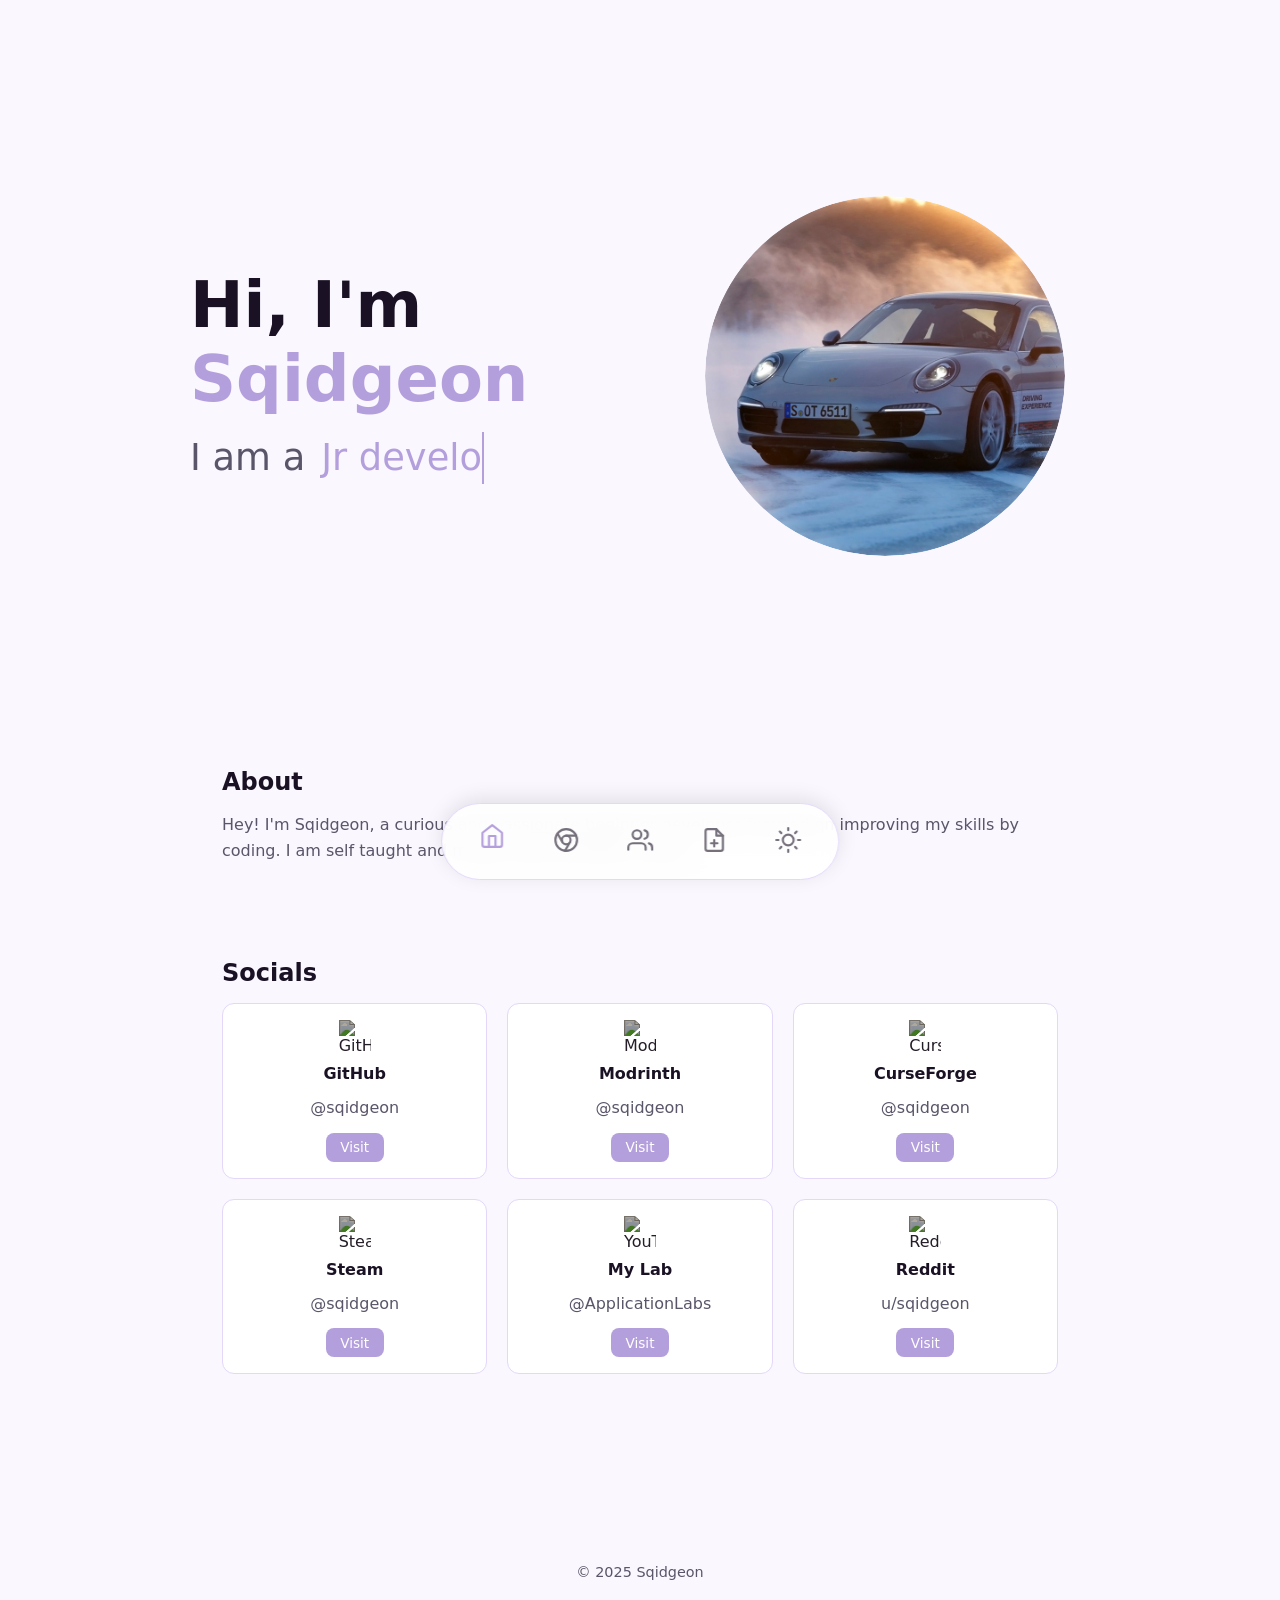
==== commit f0ce27c0: "redirection stuff the title says it all" ====
--- a/index.html
+++ b/index.html
@@ -77,7 +77,7 @@
       </svg>
     </a>
 
-    <a href="/docs" aria-label="Docs" data-tooltip="Docs">
+    <a href="https://docs.sqidgeon.uk" aria-label="Docs" data-tooltip="Docs">
       <svg viewBox="0 0 24 24" fill="none" stroke="currentColor" stroke-width="2" stroke-linecap="round" stroke-linejoin="round">
         <path d="M14 2H6a2 2 0 0 0-2 2v16a2 2 0 0 0 2 2h12a2 2 0 0 0 2-2V8z"></path>
         <polyline points="14 2 14 8 20 8"></polyline>
@@ -106,4 +106,4 @@
 
   <script src="script.js"></script>
 </body>
-</html>+</html>
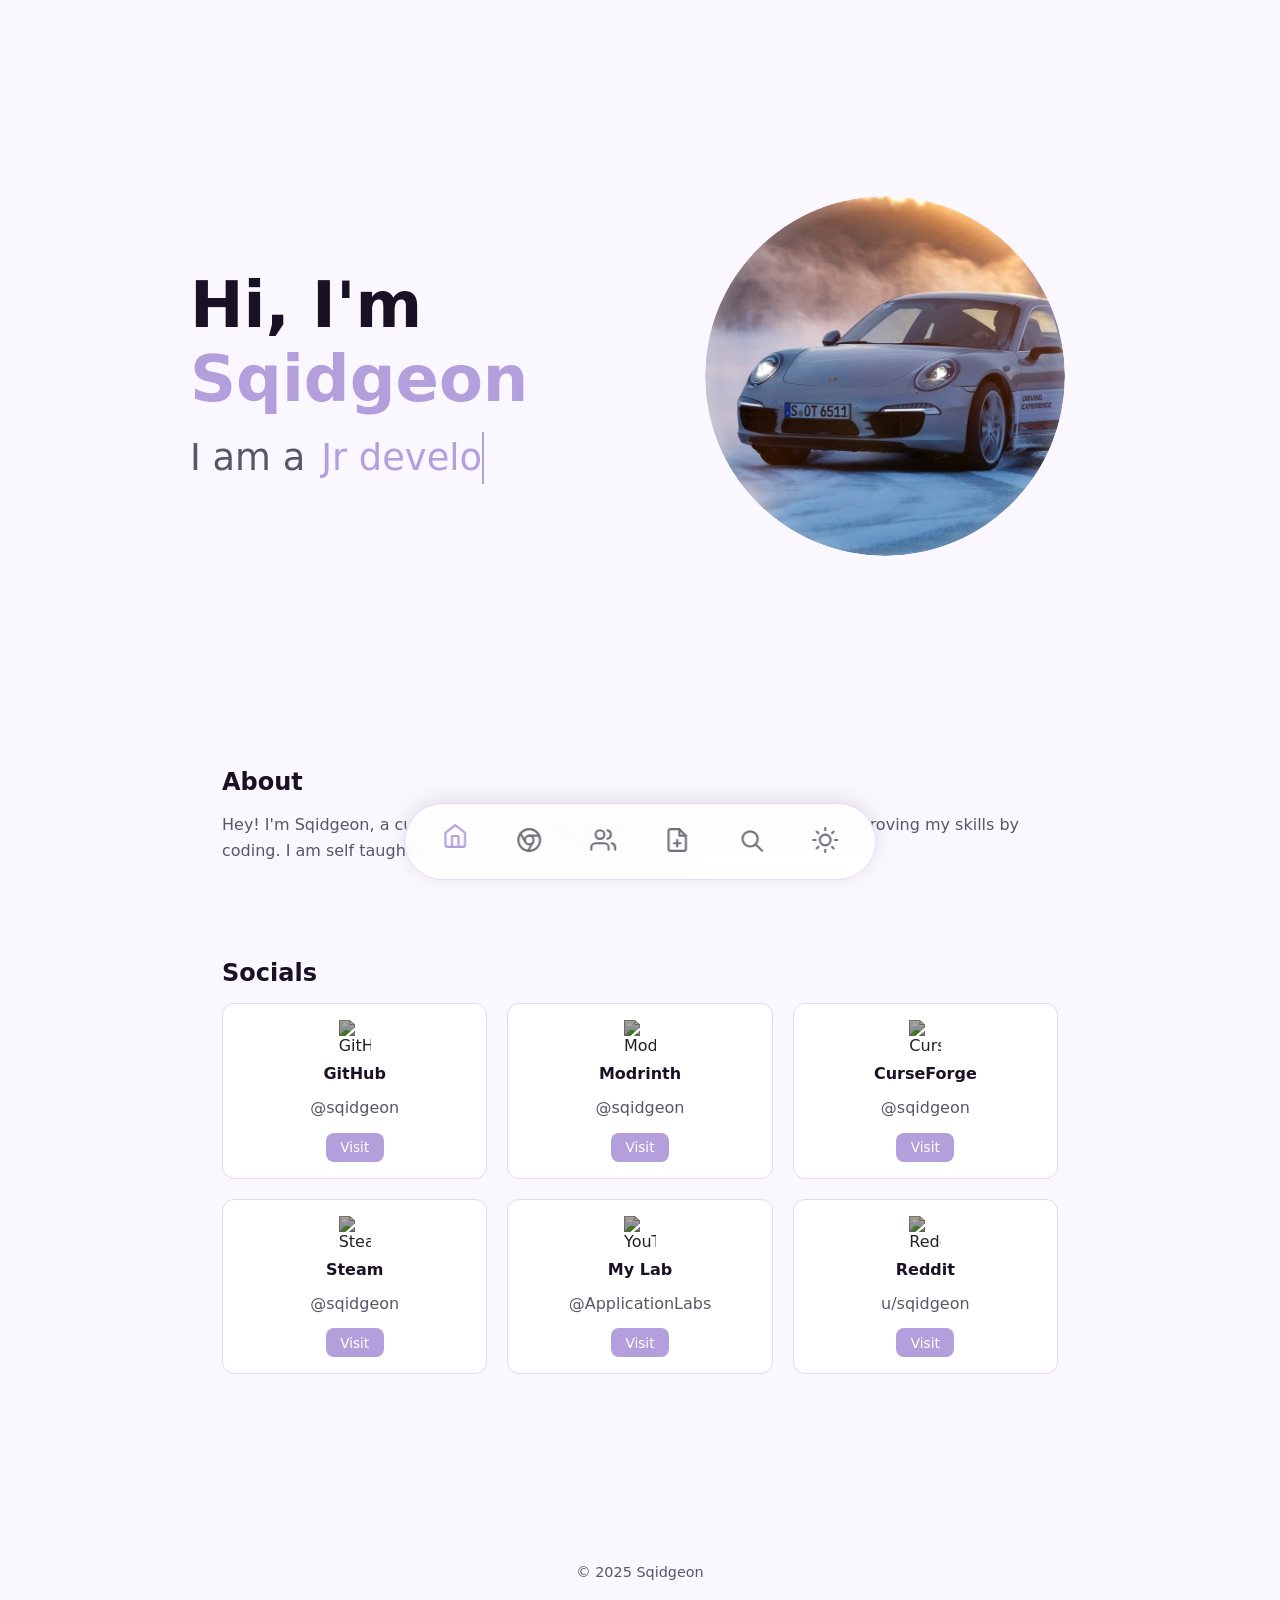
==== commit 23ef2b10: "zzzzz zzzzz" ====
--- a/index.html
+++ b/index.html
@@ -85,6 +85,15 @@
         <line x1="9" y1="15" x2="15" y2="15"></line>
       </svg>
     </a>
+    
+    <a href="https://builder.sqidgeon.uk" aria-label="Builder" data-tooltip="Builder">
+      <svg width="24" height="24" viewBox="0 0 24 24" fill="none"
+         stroke="currentColor" stroke-width="2" stroke-linecap="round" stroke-linejoin="round">
+        <circle cx="11" cy="11" r="7"></circle>
+        <line x1="16" y1="16" x2="22" y2="22"></line>
+      </svg>
+
+    </a>
 
     <button id="theme-toggle" aria-label="Toggle dark mode" data-tooltip="Toggle Theme">
       <svg class="icon-sun" viewBox="0 0 24 24" fill="none" stroke="currentColor" stroke-width="2" stroke-linecap="round" stroke-linejoin="round">
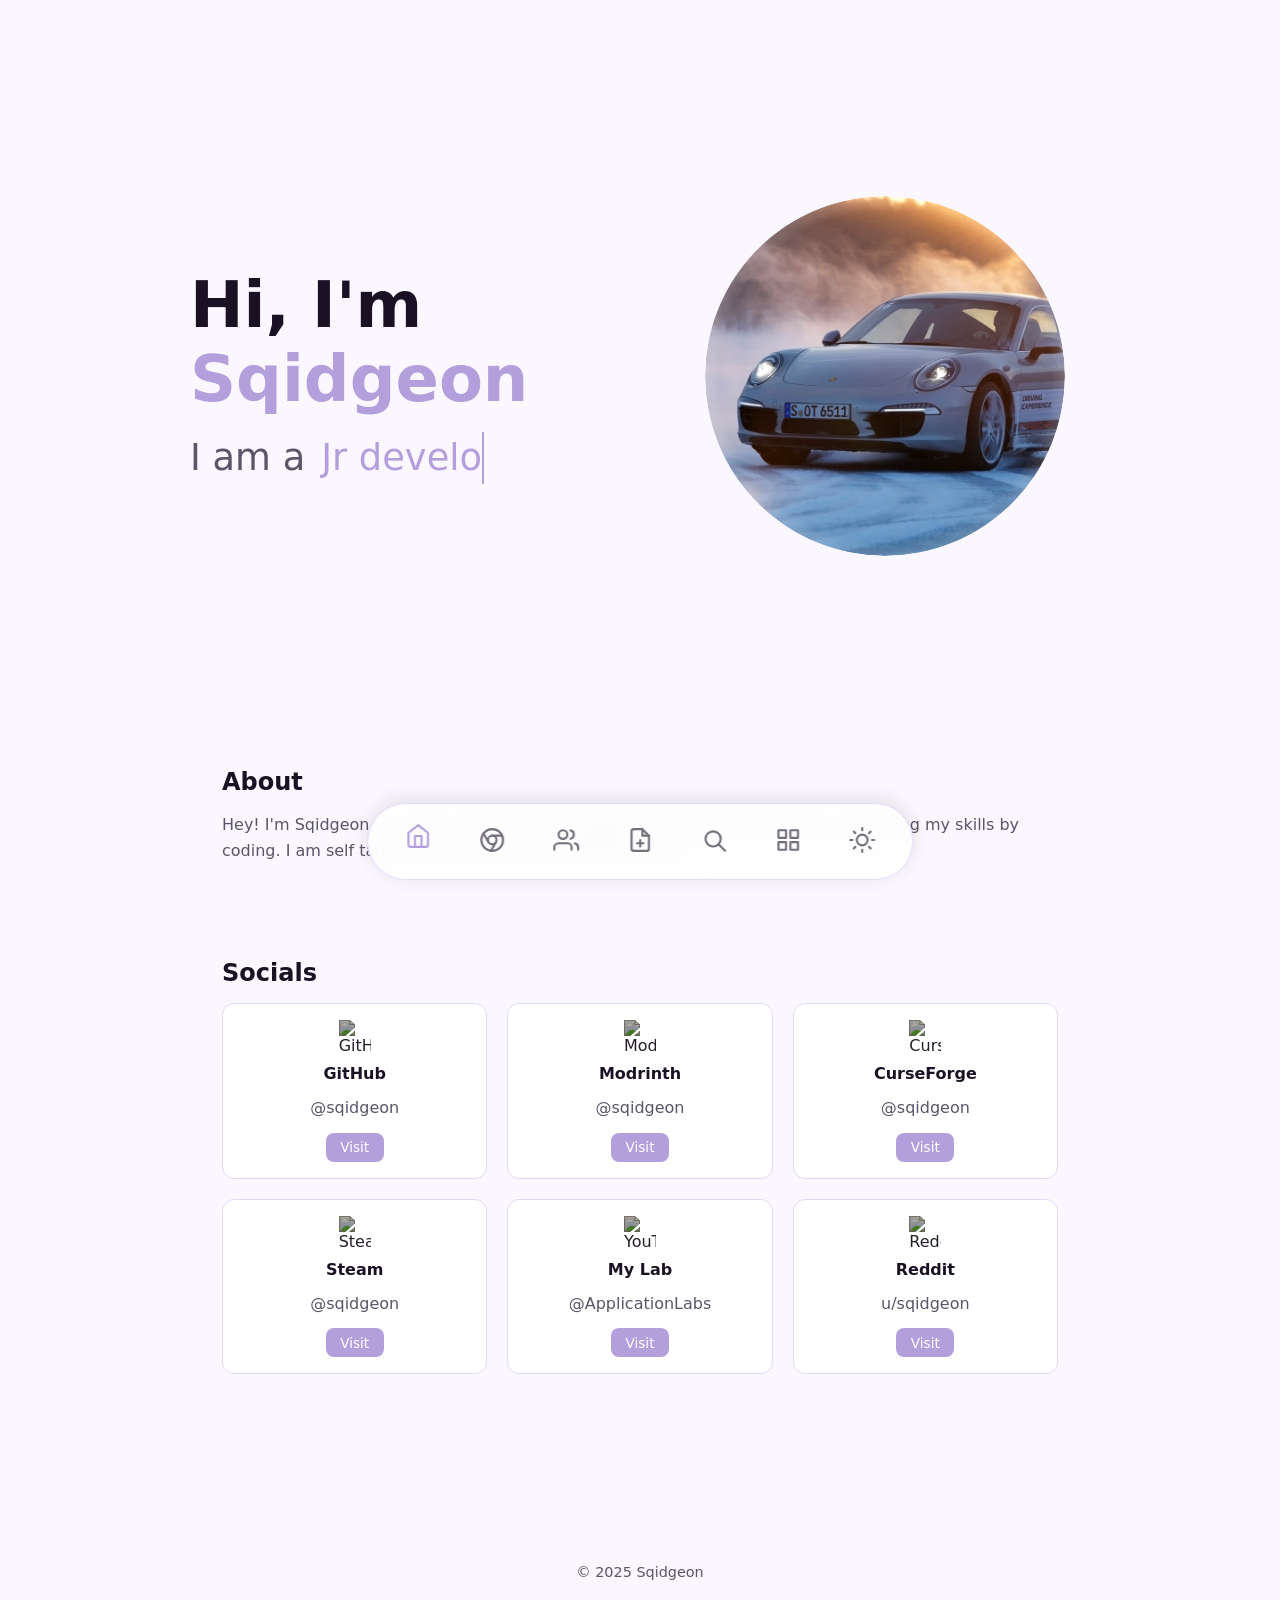
==== commit 54a57990: "hehe hehe" ====
--- a/index.html
+++ b/index.html
@@ -92,8 +92,18 @@
         <circle cx="11" cy="11" r="7"></circle>
         <line x1="16" y1="16" x2="22" y2="22"></line>
       </svg>
+    </a>
 
-    </a>
+    <a href="https://builder.sqidgeon.uk" aria-label="Projects" data-tooltip="Projects">
+  <svg width="24" height="24" viewBox="0 0 24 24" fill="none"
+       stroke="currentColor" stroke-width="2" stroke-linecap="round" stroke-linejoin="round">
+    <!-- Projects icon: 4-square grid -->
+    <rect x="3" y="3" width="7" height="7"></rect>
+    <rect x="14" y="3" width="7" height="7"></rect>
+    <rect x="3" y="14" width="7" height="7"></rect>
+    <rect x="14" y="14" width="7" height="7"></rect>
+  </svg>
+</a>
 
     <button id="theme-toggle" aria-label="Toggle dark mode" data-tooltip="Toggle Theme">
       <svg class="icon-sun" viewBox="0 0 24 24" fill="none" stroke="currentColor" stroke-width="2" stroke-linecap="round" stroke-linejoin="round">
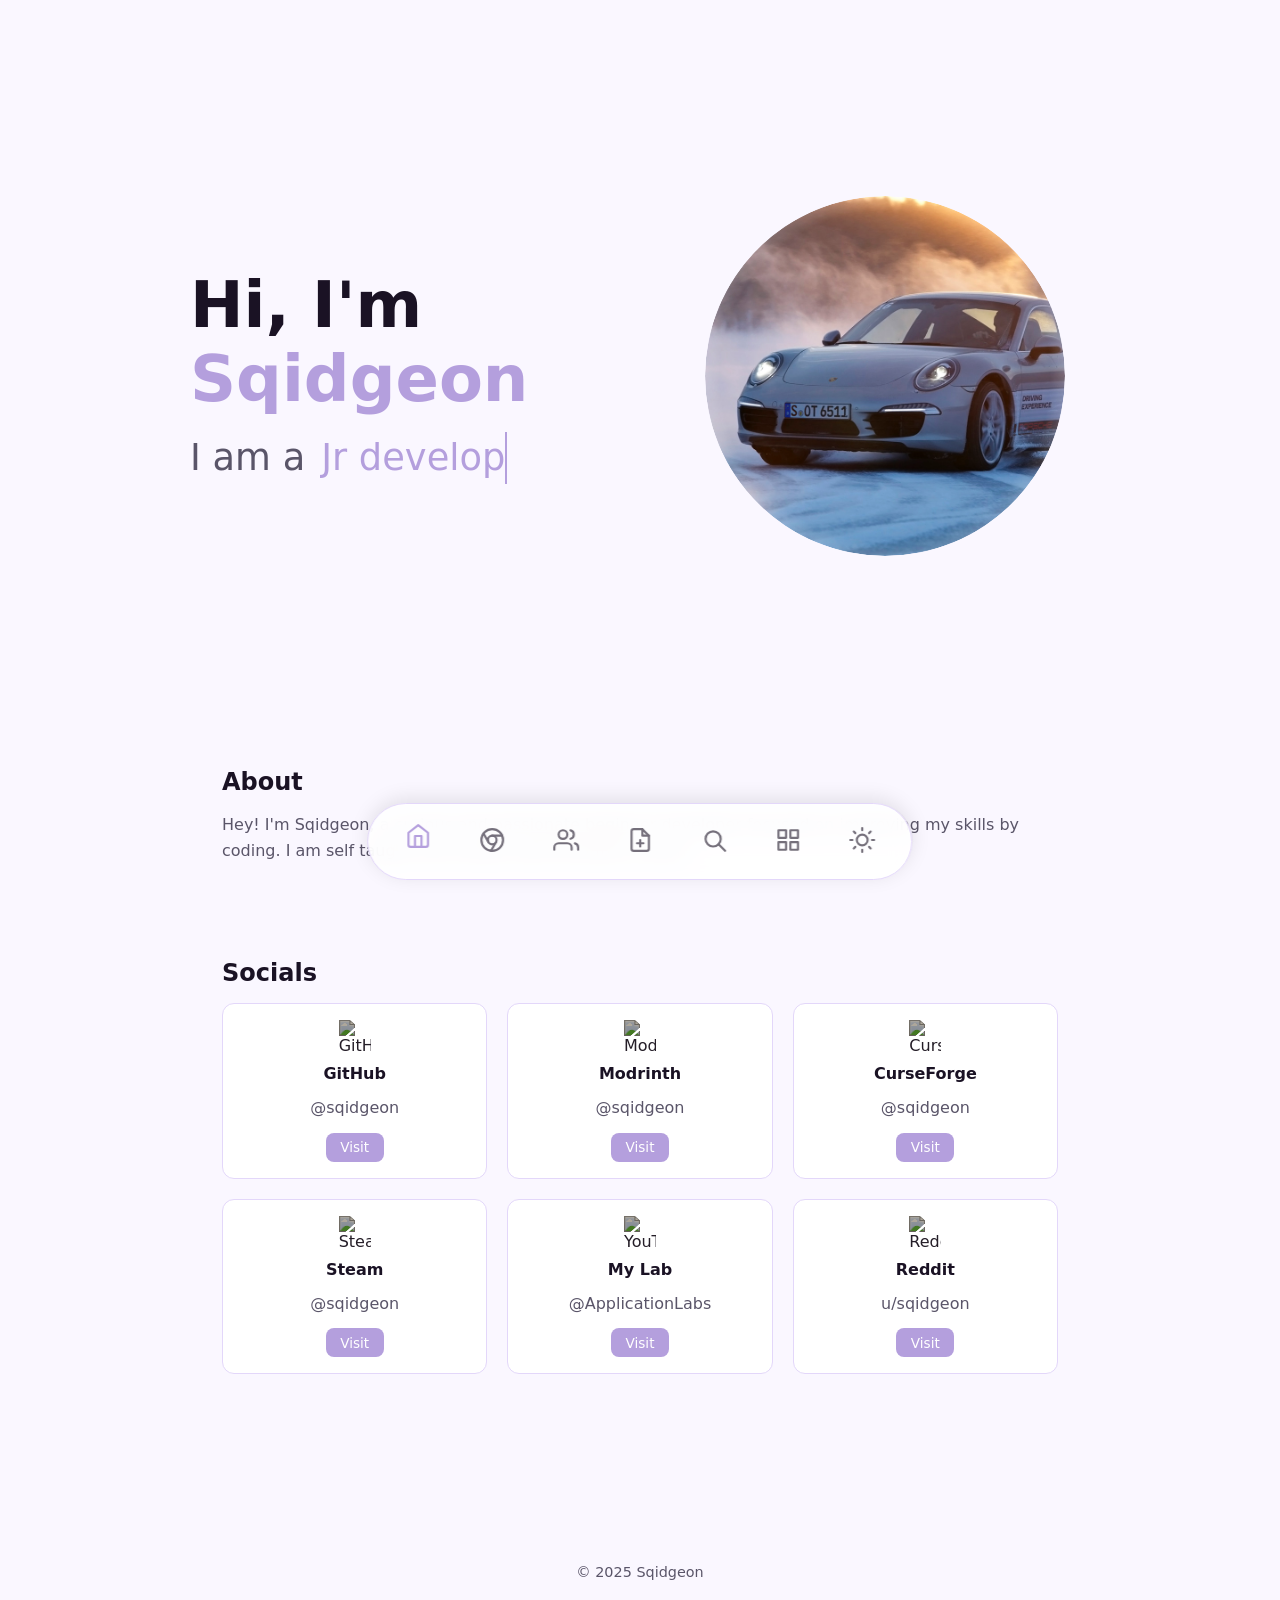
==== commit 68962673: "Update index.html" ====
--- a/index.html
+++ b/index.html
@@ -94,10 +94,9 @@
       </svg>
     </a>
 
-    <a href="https://builder.sqidgeon.uk" aria-label="Projects" data-tooltip="Projects">
+    <a href="https://beta.sqidgeon.uk" aria-label="Projects" data-tooltip="Projects">
   <svg width="24" height="24" viewBox="0 0 24 24" fill="none"
        stroke="currentColor" stroke-width="2" stroke-linecap="round" stroke-linejoin="round">
-    <!-- Projects icon: 4-square grid -->
     <rect x="3" y="3" width="7" height="7"></rect>
     <rect x="14" y="3" width="7" height="7"></rect>
     <rect x="3" y="14" width="7" height="7"></rect>
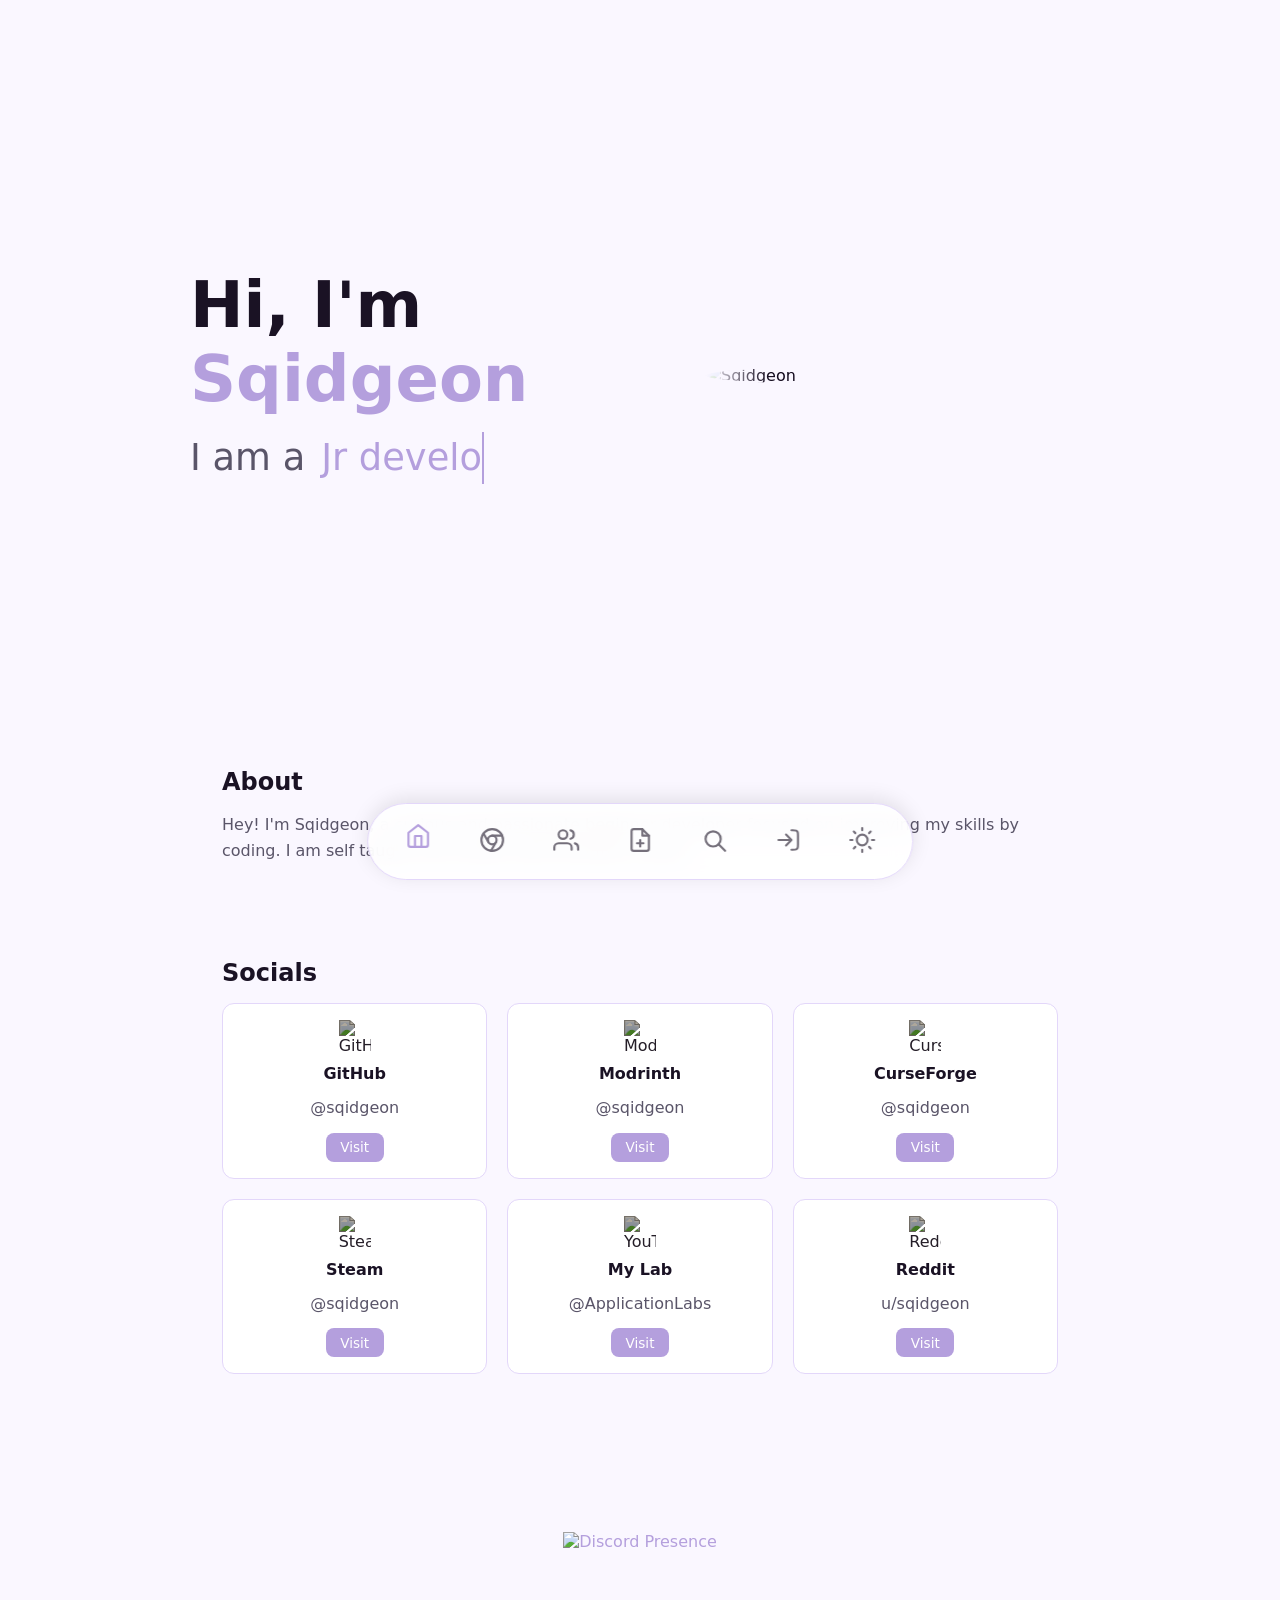
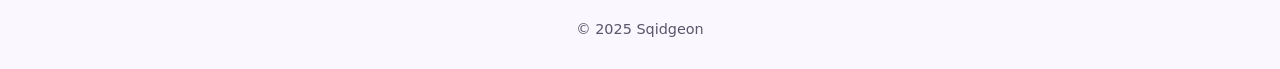
==== commit bbb32a5a: "s" ====
--- a/index.html
+++ b/index.html
@@ -10,7 +10,6 @@
 <body>
 
   <main>
-    <!-- Hero Section -->
     <section id="hero" class="hero">
       <div class="hero-content">
         <div class="hero-text">
@@ -18,12 +17,11 @@
           <h2>I am a<span class="typing"></span></h2>
         </div>
         <div class="hero-image-container">
-          <img src="profile.png" alt="Sqidgeon" class="hero-image" />
+          <img src="https://avatars.githubusercontent.com/u/221041350?v=4" alt="Sqidgeon" class="hero-image" />
         </div>
       </div>
     </section>
 
-    <!-- About -->
     <section id="about" class="section">
       <h2>About</h2>
       <p>
@@ -31,7 +29,6 @@
       </p>
     </section>
 
-    <!-- Socials -->
     <section id="socials" class="section">
       <h2>Socials</h2>
       <div class="social-grid">
@@ -44,12 +41,17 @@
       </div>
     </section>
   </main>
-
+  <p align="center">
+  <a>
+    <img id="discord-presence" src="https://lanyard.cnrad.dev/api/1398228888139600006?theme=light&animated=true&hideDiscrim=true&borderRadius=8px" alt="Discord Presence"/>
+  </a>
+</p>
+<br>
+<br>
   <footer>
     <p>© 2025 Sqidgeon</p>
   </footer>
 
-  <!-- Bottom Navigation Bar (replaces old top navbar) -->
   <nav class="bottom-nav" aria-label="Main navigation">
     <a href="#hero" aria-label="Home" data-tooltip="Home">
       <svg viewBox="0 0 24 24" fill="none" stroke="currentColor" stroke-width="2" stroke-linecap="round" stroke-linejoin="round">
@@ -94,15 +96,9 @@
       </svg>
     </a>
 
-    <a href="https://beta.sqidgeon.uk" aria-label="Projects" data-tooltip="Projects">
-  <svg width="24" height="24" viewBox="0 0 24 24" fill="none"
-       stroke="currentColor" stroke-width="2" stroke-linecap="round" stroke-linejoin="round">
-    <rect x="3" y="3" width="7" height="7"></rect>
-    <rect x="14" y="3" width="7" height="7"></rect>
-    <rect x="3" y="14" width="7" height="7"></rect>
-    <rect x="14" y="14" width="7" height="7"></rect>
-  </svg>
-</a>
+    <a href="https://gpanel.sqidgeon.uk" aria-label="Login" data-tooltip="Login">
+  <svg viewBox="0 0 24 24" fill="none" xmlns="http://www.w3.org/2000/svg"><g id="SVGRepo_bgCarrier" stroke-width="0"></g><g id="SVGRepo_tracerCarrier" stroke-linecap="round" stroke-linejoin="round"></g><g id="SVGRepo_iconCarrier"> <path d="M15 3H16.2C17.8802 3 18.7202 3 19.362 3.32698C19.9265 3.6146 20.3854 4.07354 20.673 4.63803C21 5.27976 21 6.11985 21 7.8V16.2C21 17.8802 21 18.7202 20.673 19.362C20.3854 19.9265 19.9265 20.3854 19.362 20.673C18.7202 21 17.8802 21 16.2 21H15M10 7L15 12M15 12L10 17M15 12L3 12" stroke-width="2" stroke-linecap="round" stroke-linejoin="round"></path> </g></svg>  
+  </a>
 
     <button id="theme-toggle" aria-label="Toggle dark mode" data-tooltip="Toggle Theme">
       <svg class="icon-sun" viewBox="0 0 24 24" fill="none" stroke="currentColor" stroke-width="2" stroke-linecap="round" stroke-linejoin="round">
